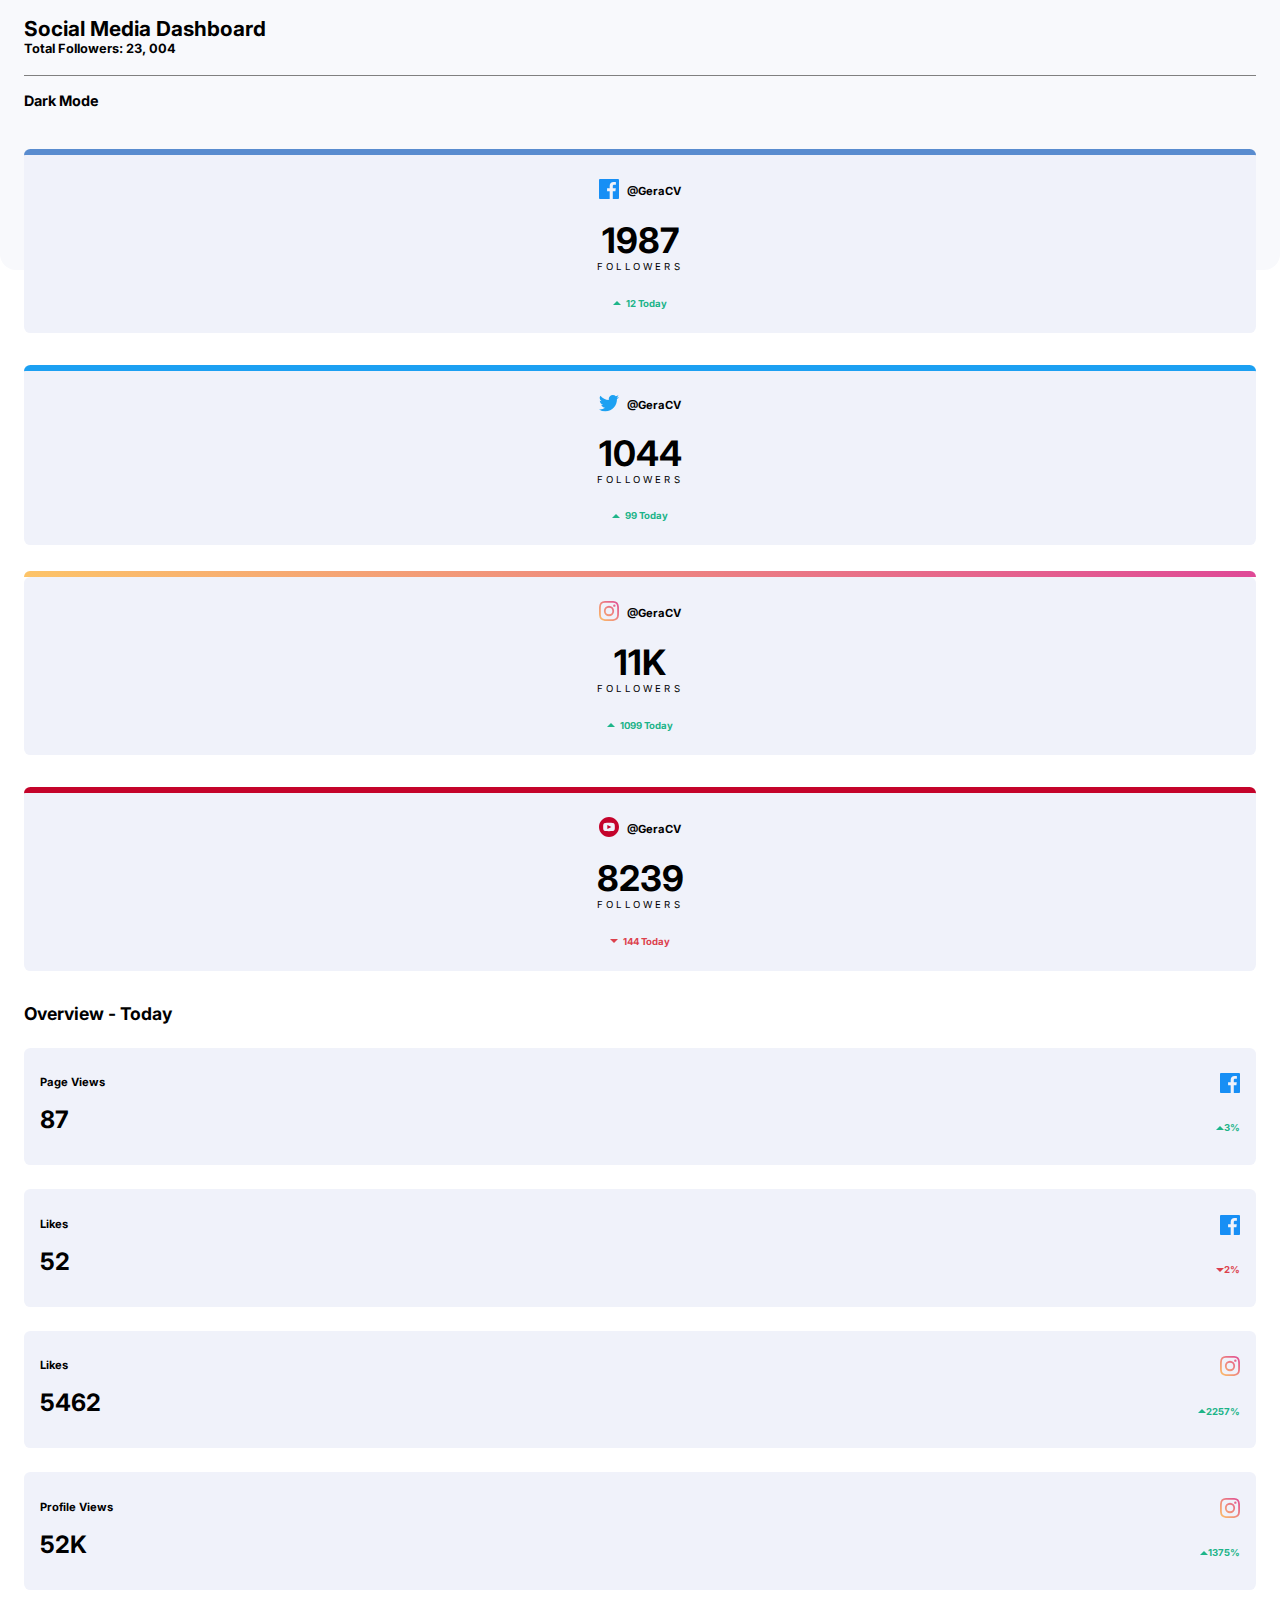
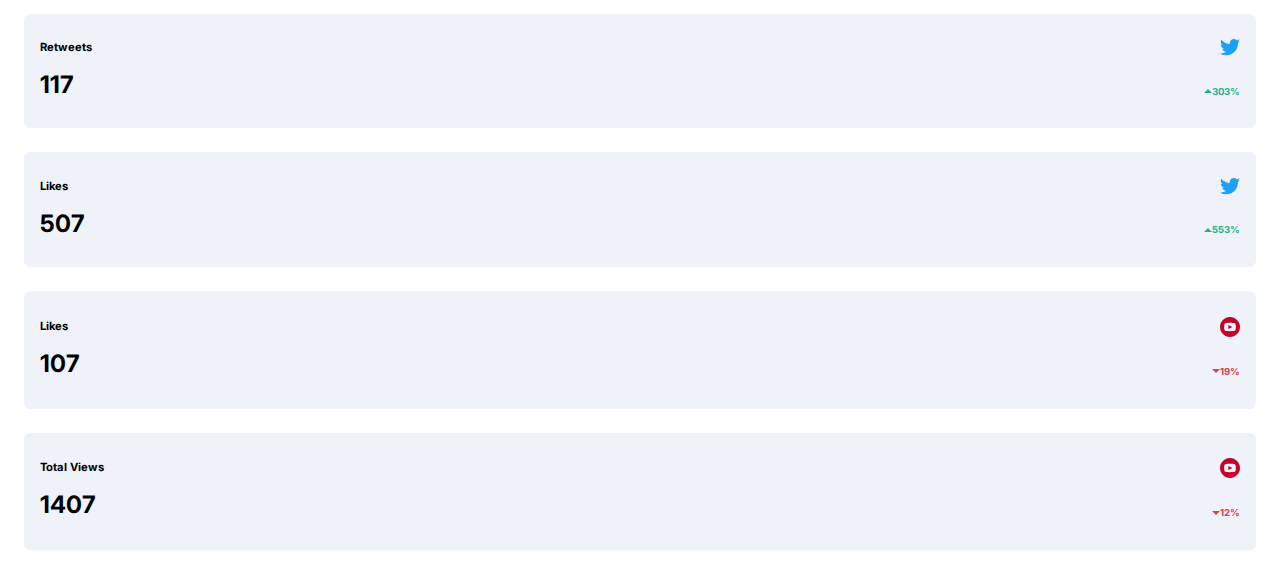
==== index.html @ 94e55577 "Creación del diseño mobile first" ====
<!DOCTYPE html>
<html lang="en">

<head>
  <meta charset="UTF-8">
  <meta name="viewport" content="width=device-width, initial-scale=1.0">
  <link rel="stylesheet" href="styles.css">
  <link href="https://fonts.googleapis.com/css2?family=Inter:wght@400;700&display=swap" rel="stylesheet">

  <title>Document</title>
</head>

<body>
  <header class="main-header">
    <div class="cuadro"></div>
    <h1 class="title"> Social Media Dashboard </h1>
    <p class="text"> Total Followers: 23, 004</p>
  </header>
  <main class="main">
    <div class="mode">
      <p class="text-mode"> Dark Mode</p>
    </div>
    <section class="section-one grid-section-one">
      <article class="card b-facebook">
        <div class="card__sociales-user">
          <div class="social-media">
            <img src="images/icon-facebook.svg" alt="Logo Fcebook">
          </div>
          <div class="user">
            <p class="name"> @GeraCV </p>
          </div>
        </div>
        <div class="card__followers">
          <p class="number"> 1987 </p>
          <p class="text"> FOLLOWERS </p>
        </div>
        <div class="card__date">
          <div class="icon">
            <img src="images/icon-up.svg" alt="icon up">
          </div>
          <p class="date"> 12 Today </p>
        </div>
      </article>
      <article class="card b-twitter">
        <div class="card__sociales-user">
          <div class="social-media">
            <img src="images/icon-twitter.svg" alt="Logo Twitter">
          </div>
          <div class="user">
            <p class="name"> @GeraCV </p>
          </div>
        </div>
        <div class="card__followers">
          <p class="number"> 1044 </p>
          <p class="text"> FOLLOWERS </p>
        </div>
        <div class="card__date">
          <div class="icon">
            <img src="images/icon-up.svg" alt="icon up">
          </div>
          <p class="date"> 99 Today </p>
        </div>
      </article>
      <article class="card instagram">
        <div class="b-instagram"></div>
        <div class="card__sociales-user">
          <div class="social-media">
            <img src="images/icon-instagram.svg" alt="Logo Instagram">
          </div>
          <div class="user">
            <p class="name"> @GeraCV </p>
          </div>
        </div>
        <div class="card__followers">
          <p class="number"> 11K </p>
          <p class="text"> FOLLOWERS </p>
        </div>
        <div class="card__date">
          <div class="icon">
            <img src="images/icon-up.svg" alt="icon up">
          </div>
          <p class="date"> 1099 Today </p>
        </div>
      </article>
      <article class="card b-youtube">
        <div class="card__sociales-user">
          <div class="social-media">
            <img src="images/icon-youtube.svg" alt="Logo Youtube">
          </div>
          <div class="user">
            <p class="name"> @GeraCV </p>
          </div>
        </div>
        <div class="card__followers">
          <p class="number"> 8239 </p>
          <p class="text"> FOLLOWERS </p>
        </div>
        <div class="card__date">
          <div class="icon">
            <img src="images/icon-down.svg" alt="icon down">
          </div>
          <p class="date down"> 144 Today </p>
        </div>
      </article>
    </section>
    <section class="section-two">
      <div class="overview">
        <p class="title"> Overview - Today </p>
      </div>
      <article class="card__overview">
        <div class="pages__view">
          <p class="name"> Page Views </p>
          <p class="number"> 87</p>
        </div>
        <div class="sociales__overview">
          <div class="social-media">
            <img src="images/icon-facebook.svg" alt="Logo Facebook">
          </div>
          <div class="percentage">
            <div class="icon">
              <img src="images/icon-up.svg" alt="icon up">
            </div>
            <p class="text"> 3% </p>
          </div>
        </div>
      </article>
      <article class="card__overview">
        <div class="pages__view">
          <p class="name"> Likes </p>
          <p class="number"> 52 </p>
        </div>
        <div class="sociales__overview">
          <div class="social-media">
            <img src="images/icon-facebook.svg" alt="Logo Facebook">
          </div>
          <div class="percentage">
            <div class="icon">
              <img src="images/icon-down.svg" alt="icon down">
            </div>
            <p class="text down"> 2% </p>
          </div>
        </div>
      </article>
      <article class="card__overview">
        <div class="pages__view">
          <p class="name"> Likes </p>
          <p class="number"> 5462 </p>
        </div>
        <div class="sociales__overview">
          <div class="social-media">
            <img src="images/icon-instagram.svg" alt="Logo Instagram">
          </div>
          <div class="percentage">
            <div class="icon">
              <img src="images/icon-up.svg" alt="icon up">
            </div>
            <p class="text"> 2257% </p>
          </div>
        </div>
      </article>
      <article class="card__overview">
        <div class="pages__view">
          <p class="name"> Profile Views </p>
          <p class="number"> 52K </p>
        </div>
        <div class="sociales__overview">
          <div class="social-media">
            <img src="images/icon-instagram.svg" alt="Logo Instagram">
          </div>
          <div class="percentage">
            <div class="icon">
              <img src="images/icon-up.svg" alt="icon up">
            </div>
            <p class="text"> 1375% </p>
          </div>
        </div>
      </article>
      <article class="card__overview">
        <div class="pages__view">
          <p class="name"> Retweets </p>
          <p class="number"> 117</p>
        </div>
        <div class="sociales__overview">
          <div class="social-media">
            <img src="images/icon-twitter.svg" alt="Logo Twitter">
          </div>
          <div class="percentage">
            <div class="icon">
              <img src="images/icon-up.svg" alt="icon up">
            </div>
            <p class="text"> 303% </p>
          </div>
        </div>
      </article>
      <article class="card__overview">
        <div class="pages__view">
          <p class="name"> Likes </p>
          <p class="number"> 507 </p>
        </div>
        <div class="sociales__overview">
          <div class="social-media">
            <img src="images/icon-twitter.svg" alt="Logo Twitter">
          </div>
          <div class="percentage">
            <div class="icon">
              <img src="images/icon-up.svg" alt="icon up">
            </div>
            <p class="text"> 553% </p>
          </div>
        </div>
      </article>
      <article class="card__overview youtube">
        <div class="pages__view">
          <p class="name"> Likes </p>
          <p class="number"> 107 </p>
        </div>
        <div class="sociales__overview">
          <div class="social-media">
            <img src="images/icon-youtube.svg" alt="Logo Youtube">
          </div>
          <div class="percentage">
            <div class="icon">
              <img src="images/icon-down.svg" alt="icon down">
            </div>
            <p class="text down"> 19% </p>
          </div>
        </div>
      </article>
      <article class="card__overview youtube">
        <div class="pages__view">
          <p class="name"> Total Views </p>
          <p class="number"> 1407 </p>
        </div>
        <div class="sociales__overview">
          <div class="social-media">
            <img src="images/icon-youtube.svg" alt="Logo Youtube">
          </div>
          <div class="percentage">
            <div class="icon">
              <img src="images/icon-down.svg" alt="icon down">
            </div>
            <p class="text down"> 12% </p>
          </div>
        </div>
      </article>
    </section>
  </main>
</body>

</html>
---- styles.css ----
:root {
--Lime-Green: hsl(163, 72%, 41%);
--Bright-Red: hsl(356, 69%, 56%);
--Facebook: hsl(214, 55%, 58%);
--Twitter: hsl(203, 89%, 53%);
--Instagram: linear gradient hsl(37, 97%, 70%) to hsl(329, 70%, 58%);
--YouTube: hsl(348, 97%, 39%);
--White: hsl(0, 0%, 100%);
--Very-Pale-Blue: hsl(225, 100%, 98%);
--Light-Grayish-Blue: hsl(227, 47%, 96%);
--Dark-Grayish-Blue: hsl(228, 12%, 44%); 
--Very-Dark-Blue: hsl(230, 17%, 14%); 
--margin-over-view: .6rem 0;
}

*, *::before, *::after {
  box-sizing: border-box;
}

body {
  margin: 0;
  padding: 0;
  font-family: Inter, sans-serif;
}

p {
  margin: 0;
}

/* HEADER */

.main-header {
  margin: 1rem 1.5rem;
  padding-bottom: 1.2rem;
  border-bottom:  1px solid gray;
}

.main-header .title {
  font-size: 1.3em;
  margin: 0;
}

.main-header .text {
  font-size: .8em;
  font-weight: 700;
  margin: 0;

}

/* SECCION UNO  */
.section-one, .mode{
  margin: 0 1.5rem;
}

.text-mode {
  font-size: .9rem;
  font-weight: 700;
  padding-bottom: 2.5rem;
}

/* CARDS */

.card {
  text-align: center;
  padding: 1.5rem 0;
  border-radius: .4rem;
  background: var(--Light-Grayish-Blue);
  margin-bottom: 2rem;
}


.card__sociales-user {
  display: flex;
  align-items: center;
  justify-content: center;
  
}

.card__sociales-user .name {
  font-size: .7rem;
  font-weight: 700;
}

.card__sociales-user .social-media {
  
  margin: 0 .5rem 0 0;
}

.card__followers {
  margin: 1rem 0 1.6rem 0;
}

.card__followers .number {
  font-weight: 700;
  font-size: 2.2rem;
}

.card__followers .text {
  letter-spacing: .2rem;
  font-size: .6rem;
}

.card__date {
  display: flex;
  justify-content: center;
  align-items: center;
}

.icon {
  display: flex;
  align-items: center;
  margin-right: .3rem;
}
.date {
  color: var(--Lime-Green);
  font-size: .6rem;
  font-weight: 700;
  position: relative;
}

.b-facebook {
  border-top: .4rem solid var(--Facebook);
}

.b-twitter {
  border-top: .4rem solid var(--Twitter);
}

 .instagram {
  position: relative;
  height: calc(100% + .4rem);
}
 .b-instagram {
  position: absolute;
  top: -.4rem;
  left: 0;
  width: 100%;
  height: .4rem;
  background-image: linear-gradient(to right, hsl(37, 97%, 70%) 0%, hsl(329, 70%, 58%) 100%);
  border-radius: .4rem .4rem 0 0;
  
}
.b-youtube {
  border-top: .4rem solid var(--YouTube);
}

.cuadro {
  position: absolute;
  top: 0;
  left: 0;
  width: 100%;
  height: 30vh;
  background: hsl(227, 47%, 98%);
  z-index: -1;
  border-radius: 0 0 1rem 1rem;
}

.down {
  color: var(--Bright-Red);
}


/* CARD OVERVIEW */

.overview {
  margin: 0 0 1.5rem 0;
}

.overview .title {
  font-weight: 700;
  font-size: 1.1rem;
}
.section-two {
  margin: 0 1.5rem;
}

.card__overview {
  /* border: 1px solid gray; */
  display: flex;
  justify-content: space-between;
  margin-bottom: 200px;
  padding: 1rem;
  border-radius: .4rem;
  background: var(--Light-Grayish-Blue);
  margin-bottom: 1.5rem;
}

.pages__view {
  /* border: 1px solid blue; */
  display: flex;
  flex-direction: column;
  justify-content: center;
}

.sociales__overview {
  /* border: 1px solid blue; */
  display: flex;
  flex-direction: column;
  justify-content: center;
  align-items: flex-end;
}


.pages__view .name {
  font-weight: 700;
  font-size:  .7rem;
  margin: .4rem 0;
}

.pages__view .number {
  font-weight: 700;
  font-size:  1.5rem;
  margin: var(--margin-over-view);
}

.percentage {
  display: flex;
  justify-content: center;
  align-items: center;
  margin: var(--margin-over-view);
}
.sociales__overview .social-media {
  margin: var(--margin-over-view);
}

.sociales__overview .icon {
  margin: var(--margin-over-view);
}
.percentage .text {
  font-size: .6rem;
  font-weight: 700;
  color: var(--Lime-Green);
}

.youtube .text {
  color: var(--Bright-Red);
}

.percentage .down {
  color: var(--Bright-Red);
}
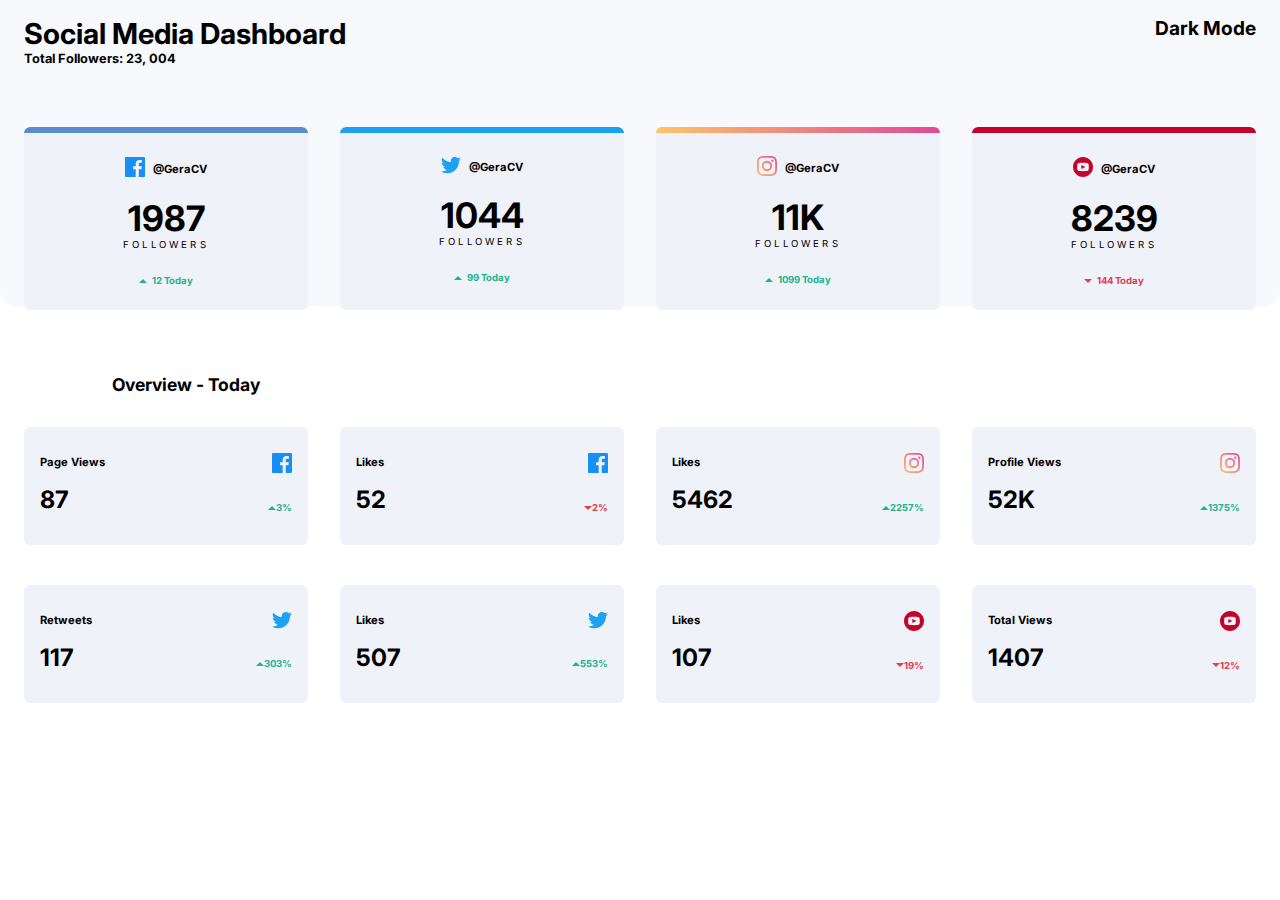
==== commit 2c97dde0: "Creación de diseño Desktop" ====
--- a/index.html
+++ b/index.html
@@ -12,15 +12,17 @@
 
 <body>
   <header class="main-header">
-    <div class="cuadro"></div>
-    <h1 class="title"> Social Media Dashboard </h1>
-    <p class="text"> Total Followers: 23, 004</p>
-  </header>
-  <main class="main">
+    <div class="sociales-header">
+      <h1 class="title"> Social Media Dashboard </h1>
+      <p class="text"> Total Followers: 23, 004</p>
+    </div>
     <div class="mode">
       <p class="text-mode"> Dark Mode</p>
     </div>
-    <section class="section-one grid-section-one">
+  </header>
+  <div class="cuadro"></div>
+  <main class="main">
+    <section class="section-one grid">
       <article class="card b-facebook">
         <div class="card__sociales-user">
           <div class="social-media">
@@ -103,10 +105,10 @@
         </div>
       </article>
     </section>
-    <section class="section-two">
-      <div class="overview">
-        <p class="title"> Overview - Today </p>
-      </div>
+    <div class="overview">
+      <p class="title"> Overview - Today </p>
+    </div>
+    <section class="section-two grid">
       <article class="card__overview">
         <div class="pages__view">
           <p class="name"> Page Views </p>
--- a/styles.css
+++ b/styles.css
@@ -31,8 +31,13 @@
 
 .main-header {
   margin: 1rem 1.5rem;
-  padding-bottom: 1.2rem;
+}
+
+.sociales-header {
+   padding-bottom: 1.3rem;
+   margin-bottom: 1.5rem;
   border-bottom:  1px solid gray;
+
 }
 
 .main-header .title {
@@ -48,7 +53,7 @@
 }
 
 /* SECCION UNO  */
-.section-one, .mode{
+.section-one {
   margin: 0 1.5rem;
 }
 
@@ -128,7 +133,7 @@
 
  .instagram {
   position: relative;
-  height: calc(100% + .4rem);
+  
 }
  .b-instagram {
   position: absolute;
@@ -149,7 +154,7 @@
   top: 0;
   left: 0;
   width: 100%;
-  height: 30vh;
+  height: 34vh;
   background: hsl(227, 47%, 98%);
   z-index: -1;
   border-radius: 0 0 1rem 1rem;
@@ -163,7 +168,7 @@
 /* CARD OVERVIEW */
 
 .overview {
-  margin: 0 0 1.5rem 0;
+  margin:1.5rem;
 }
 
 .overview .title {
@@ -241,3 +246,75 @@
 }
 
 
+
+
+@media screen and (min-width: 480px) {
+   .grid {
+    display: grid;
+    grid-template-columns: repeat(2, 1fr);
+    grid-column-gap: 2rem;
+    grid-row-gap: 1rem;
+  }
+
+  .b-instagram {
+  position: absolute;
+  top: 0rem;
+  }
+
+  .instagram {
+    padding-top: 1.8rem;
+  }
+
+  .overview {
+    margin: 2rem 7rem;
+  }
+
+}
+
+
+@media screen and (min-width: 750px) {
+   .grid {
+    display: grid;
+    grid-template-columns: repeat(3, 1fr);
+    grid-column-gap: 2rem;
+    grid-row-gap: 1rem;
+  }
+
+  .main-header {
+    margin: 1rem 1.5rem;
+    position: relative;
+    display: grid;
+    grid-template-columns: repeat(2, 1fr);
+  }
+
+  .mode {
+    display: flex;
+    justify-content: flex-end;
+    font-size: 1.8rem;
+  } 
+
+  .text-mode {
+    font-size: 1.2rem;
+  }
+  
+  .sociales-header {
+    border-bottom: none;
+  }
+
+  .main-header .title {
+    font-size: 1.8rem;
+  }
+
+}
+
+@media screen and (min-width: 1024px) {
+   .grid {
+    display: grid;
+    grid-template-columns: repeat(4, 1fr);
+    grid-column-gap: 2rem;
+    grid-row-gap: 1rem;
+  }
+
+}
+
+
